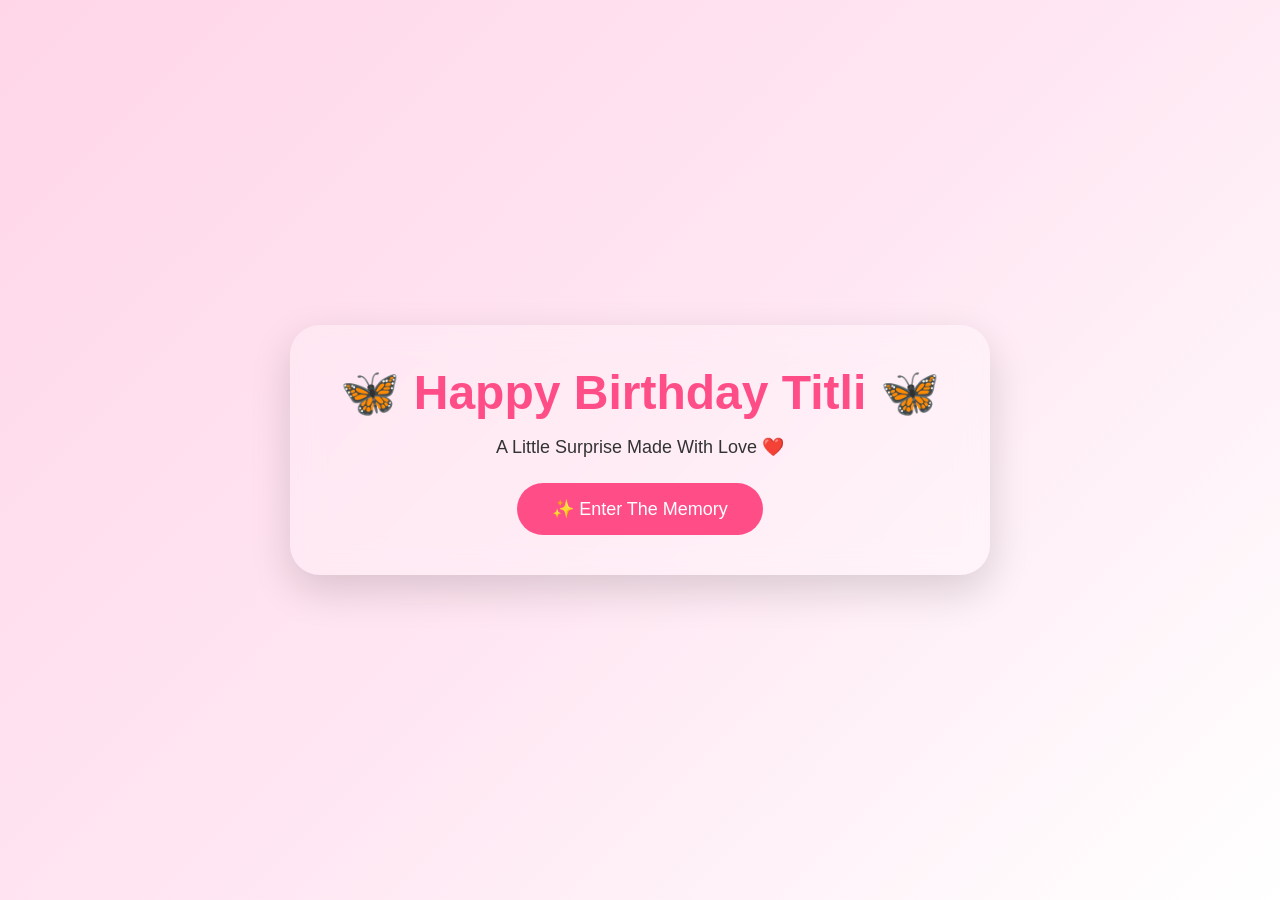
==== BIrthday/index.html @ a2b9233e "Add files via upload" ====
<!DOCTYPE html>
<html lang="en">

<head>

<meta charset="UTF-8">
<meta name="viewport" content="width=device-width, initial-scale=1.0">

<title>Happy Birthday Titli ❤️</title>

<link rel="stylesheet" href="style.css">

</head>

<body>

<!-- INTRO SCREEN -->

<div id="introScreen">

<div class="intro-card">

<h1>🦋 Happy Birthday Titli 🦋</h1>

<p>
A Little Surprise Made With Love ❤️
</p>

<button id="enterBtn">

✨ Enter The Memory

</button>

</div>

</div>

<!-- MAIN WEBSITE -->

<div id="mainSite">

<!-- MUSIC -->

<audio id="bgMusic" loop>

<source src="music.mp3" type="audio/mp3">

</audio>

<!-- HEARTS -->

<div id="heartContainer"></div>

<!-- BUTTERFLIES -->

<div id="butterflyContainer"></div>

<!-- PETALS -->

<div id="petalContainer"></div>

<!-- HERO -->

<section class="hero">

<div class="glass">

<h1>

Happy Birthday Titli 🦋

</h1>

<h3>

From Subho ❤️

</h3>

<p id="typewriter"></p>

</div>

</section>

<!-- COUNTDOWN -->

<section class="countdown-section">

<h2>

🎂 Countdown To Birthday

</h2>

<div class="countdown">

<div>

<span id="days">00</span>

<p>Days</p>

</div>

<div>

<span id="hours">00</span>

<p>Hours</p>

</div>

<div>

<span id="minutes">00</span>

<p>Minutes</p>

</div>

<div>

<span id="seconds">00</span>

<p>Seconds</p>

</div>

</div>

</section>

<!-- GALLERY -->

<section class="gallery">

<h2>

✨ Beautiful Memories ✨

</h2>

<div class="slider">

<img src="photo1.jpg" class="slide active">

<img src="photo2.jpg" class="slide">

<img src="photo3.jpg" class="slide">

<img src="photo4.jpg" class="slide">

<img src="photo5.jpg" class="slide">

</div>

</section>

<!-- LETTER -->

<section class="letter">

<h2>

💌 A Letter For You

</h2>

<p>

প্রিয় তিতলি,

<br><br>

সময় হয়তো অনেক কিছু বদলে দেয়।

কিন্তু কিছু মানুষ থাকে যাদের নাম শুনলে আজও মনটা একটু থেমে যায়।

<br><br>

আজ তোমার জন্মদিন।

<br><br>

আমার কোনো দাবি নেই।

কোনো অভিযোগ নেই।

<br><br>

শুধু একটা ইচ্ছে —

<br><br>

তুমি যেন সবসময় ভালো থাকো।

হাসিখুশি থাকো।

আর তোমার মুখের হাসিটা যেন কখনো হারিয়ে না যায়।

<br><br>

Happy Birthday Titli ❤️

<br><br>

— Subho

</p>

</section>

<!-- SURPRISE -->

<section class="surprise">

<button id="surpriseBtn">

🎁 Open Final Surprise

</button>

</section>

<!-- POPUP -->

<div class="popup" id="popup">

<div class="popup-content">

<h2>

🦋 Happy Birthday Titli ❤️

</h2>

<p>

Maybe our story changed,

but my wishes for your happiness never did.

<br><br>

Stay Happy ❤️

Stay Blessed ❤️

<br><br>

— Subho

</p>

<button id="closePopup">

Close

</button>

</div>

</div>

</div>

<script src="script.js"></script>

</body>

</html>
---- BIrthday/style.css ----
*{
margin:0;
padding:0;
box-sizing:border-box;
font-family:'Poppins',sans-serif;
}

body{
background:linear-gradient(135deg,#ffd6e8,#ffe6f2,#fff);
overflow-x:hidden;
color:#333;
}

/* INTRO */

#introScreen{
height:100vh;
display:flex;
justify-content:center;
align-items:center;
padding:20px;
}

.intro-card{
background:rgba(255,255,255,.25);
backdrop-filter:blur(15px);
padding:40px;
border-radius:30px;
text-align:center;
max-width:700px;
width:100%;
box-shadow:0 15px 40px rgba(0,0,0,.15);
}

.intro-card h1{
font-size:3rem;
color:#ff4d88;
margin-bottom:15px;
}

.intro-card p{
font-size:18px;
margin-bottom:25px;
}

#enterBtn{
padding:15px 35px;
border:none;
border-radius:50px;
background:#ff4d88;
color:white;
cursor:pointer;
font-size:18px;
transition:.3s;
}

#enterBtn:hover{
transform:scale(1.05);
}

/* MAIN */

#mainSite{
display:none;
}

/* HERO */

.hero{
min-height:100vh;
display:flex;
justify-content:center;
align-items:center;
padding:30px;
}

.glass{
background:rgba(255,255,255,.3);
backdrop-filter:blur(20px);
padding:40px;
border-radius:30px;
max-width:850px;
width:100%;
text-align:center;
box-shadow:0 10px 30px rgba(0,0,0,.12);
}

.glass h1{
font-size:3rem;
color:#ff4d88;
}

.glass h3{
margin-top:10px;
font-weight:400;
}

#typewriter{
margin-top:20px;
line-height:1.8;
font-size:18px;
}

/* COUNTDOWN */

.countdown-section{
padding:80px 20px;
text-align:center;
}

.countdown{
display:flex;
justify-content:center;
flex-wrap:wrap;
gap:20px;
margin-top:40px;
}

.countdown div{
background:white;
padding:25px;
border-radius:20px;
min-width:120px;
box-shadow:0 8px 25px rgba(0,0,0,.08);
}

.countdown span{
font-size:2rem;
font-weight:bold;
color:#ff4d88;
}

/* GALLERY */

.gallery{
padding:80px 20px;
text-align:center;
}

.gallery h2{
margin-bottom:30px;
}

.slider{
width:320px;
height:420px;
margin:auto;
position:relative;
}

.slide{
position:absolute;
width:100%;
height:100%;
object-fit:cover;
border-radius:25px;
opacity:0;
transition:1s;
box-shadow:0 10px 30px rgba(0,0,0,.15);
}

.slide.active{
opacity:1;
}

/* LETTER */

.letter{
padding:80px 20px;
text-align:center;
}

.letter h2{
margin-bottom:25px;
}

.letter p{
max-width:850px;
margin:auto;
line-height:2;
font-size:18px;
}

/* SURPRISE */

.surprise{
padding:80px;
text-align:center;
}

#surpriseBtn{
padding:15px 35px;
border:none;
border-radius:50px;
background:#ff4d88;
color:white;
cursor:pointer;
font-size:18px;
}

/* POPUP */

.popup{
position:fixed;
top:0;
left:0;
width:100%;
height:100%;
background:rgba(0,0,0,.7);
display:none;
justify-content:center;
align-items:center;
z-index:999;
}

.popup-content{
background:white;
padding:40px;
border-radius:30px;
text-align:center;
max-width:650px;
width:90%;
}

.popup-content button{
margin-top:20px;
padding:12px 25px;
border:none;
border-radius:30px;
background:#ff4d88;
color:white;
cursor:pointer;
}

/* HEARTS */

.heart{
position:fixed;
font-size:20px;
pointer-events:none;
z-index:1000;
animation:floatHeart linear forwards;
}

@keyframes floatHeart{

0%{
transform:translateY(0);
opacity:1;
}

100%{
transform:translateY(100vh);
opacity:0;
}

}

/* BUTTERFLIES */

.butterfly{
position:fixed;
font-size:24px;
pointer-events:none;
z-index:1000;
animation:flyButterfly linear forwards;
}

@keyframes flyButterfly{

0%{
transform:translateY(0) translateX(0);
opacity:1;
}

100%{
transform:translateY(-120vh) translateX(150px);
opacity:0;
}

}

/* PETALS */

.petal{
position:fixed;
font-size:20px;
pointer-events:none;
z-index:999;
animation:fallPetal linear forwards;
}

@keyframes fallPetal{

0%{
transform:translateY(-10vh) rotate(0deg);
opacity:1;
}

100%{
transform:translateY(110vh) rotate(360deg);
opacity:0;
}

}

/* MOBILE */

@media(max-width:768px){

.intro-card h1{
font-size:2rem;
}

.glass h1{
font-size:2rem;
}

.slider{
width:280px;
height:360px;
}

.countdown{
gap:10px;
}

.countdown div{
min-width:90px;
}

}
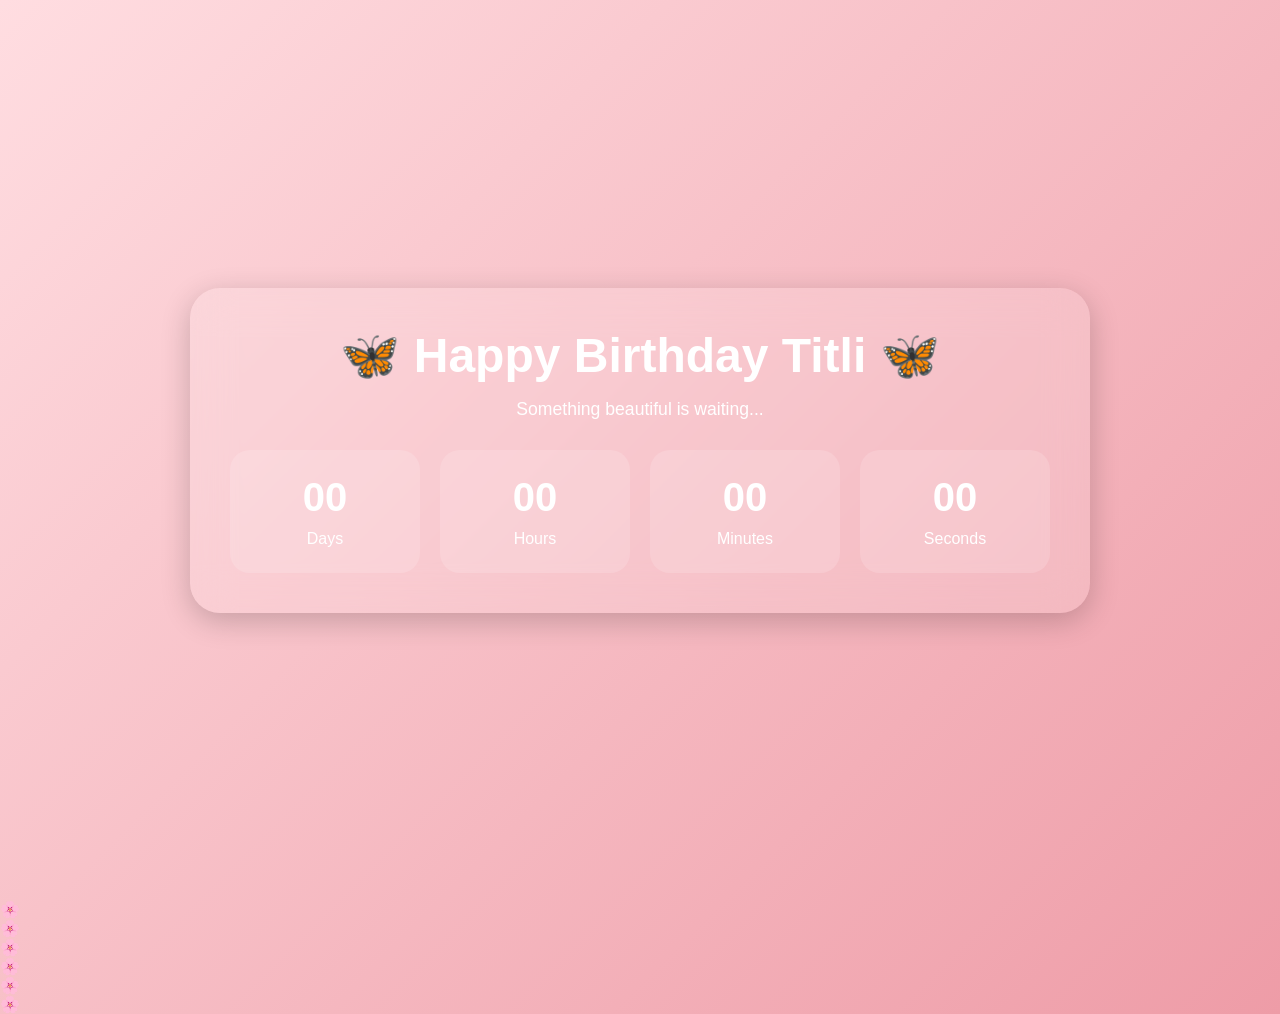
==== commit 6c5b46d8: "Update index.html" ====
--- a/BIrthday/index.html
+++ b/BIrthday/index.html
@@ -14,67 +14,114 @@
 
 <body>
 
-<!-- INTRO SCREEN -->
-
-<div id="introScreen">
-
-<div class="intro-card">
+<!-- FLOATING EFFECTS -->
+
+<div id="heart-container"></div>
+<div id="butterfly-container"></div>
+<div id="flower-container"></div>
+
+<!-- COUNTDOWN SCREEN -->
+
+<section id="countdown-screen">
+
+<div class="countdown-card">
 
 <h1>🦋 Happy Birthday Titli 🦋</h1>
 
+<p class="subtitle">
+Something beautiful is waiting...
+</p>
+
+<div class="countdown">
+
+<div class="time-box">
+<span id="days">00</span>
+<p>Days</p>
+</div>
+
+<div class="time-box">
+<span id="hours">00</span>
+<p>Hours</p>
+</div>
+
+<div class="time-box">
+<span id="minutes">00</span>
+<p>Minutes</p>
+</div>
+
+<div class="time-box">
+<span id="seconds">00</span>
+<p>Seconds</p>
+</div>
+
+</div>
+
+</div>
+
+</section>
+
+<!-- COUNTDOWN END SCREEN -->
+
+<section id="birthday-screen">
+
+<div class="birthday-card">
+
+<h1>🎂 Happy Birthday Titli 🎂</h1>
+
+<h2>
+
+A Special Surprise Awaits You ❤️
+
+</h2>
+
 <p>
-A Little Surprise Made With Love ❤️
-</p>
+
+Created by the person who loved you
+but could not have you...
+
+</p>
+
+<div id="mini-countdown">
+
+<span id="finalCount">5</span>
+
+</div>
 
 <button id="enterBtn">
 
-✨ Enter The Memory
+✨ Enter The Memory ✨
 
 </button>
 
 </div>
 
-</div>
+</section>
 
 <!-- MAIN WEBSITE -->
 
-<div id="mainSite">
-
-<!-- MUSIC -->
+<section id="mainWebsite">
 
 <audio id="bgMusic" loop>
 
-<source src="music.mp3" type="audio/mp3">
+<source src="https://raw.githubusercontent.com/Apurba-08/my-first-html-project/refs/heads/main/BIrthday/Aakhri%20Ishq%20-%20SouthMelody.mp3" type="audio/mp3">
 
 </audio>
 
-<!-- HEARTS -->
-
-<div id="heartContainer"></div>
-
-<!-- BUTTERFLIES -->
-
-<div id="butterflyContainer"></div>
-
-<!-- PETALS -->
-
-<div id="petalContainer"></div>
-
 <!-- HERO -->
 
 <section class="hero">
 
-<div class="glass">
+<div class="glass-card">
 
 <h1>
 
-Happy Birthday Titli 🦋
+Happy Birthday Titli ❤️
 
 </h1>
 
 <h3>
 
-From Subho ❤️
+From Subho
 
 </h3>
 
@@ -84,55 +131,7 @@
 
 </section>
 
-<!-- COUNTDOWN -->
-
-<section class="countdown-section">
-
-<h2>
-
-🎂 Countdown To Birthday
-
-</h2>
-
-<div class="countdown">
-
-<div>
-
-<span id="days">00</span>
-
-<p>Days</p>
-
-</div>
-
-<div>
-
-<span id="hours">00</span>
-
-<p>Hours</p>
-
-</div>
-
-<div>
-
-<span id="minutes">00</span>
-
-<p>Minutes</p>
-
-</div>
-
-<div>
-
-<span id="seconds">00</span>
-
-<p>Seconds</p>
-
-</div>
-
-</div>
-
-</section>
-
-<!-- GALLERY -->
+<!-- PHOTO GALLERY -->
 
 <section class="gallery">
 
@@ -154,6 +153,10 @@
 
 <img src="photo5.jpg" class="slide">
 
+<img src="photo6.jpg" class="slide">
+
+<img src="photo7.jpg" class="slide">
+
 </div>
 
 </section>
@@ -170,7 +173,7 @@
 
 <p>
 
-প্রিয় তিতলি,
+প্রিয় টিটলি,
 
 <br><br>
 
@@ -212,7 +215,7 @@
 
 </section>
 
-<!-- SURPRISE -->
+<!-- FINAL SURPRISE -->
 
 <section class="surprise">
 
@@ -248,10 +251,6 @@
 
 Stay Blessed ❤️
 
-<br><br>
-
-— Subho
-
 </p>
 
 <button id="closePopup">
@@ -264,10 +263,9 @@
 
 </div>
 
-</div>
+</section>
 
 <script src="script.js"></script>
 
 </body>
-
-</html>+</html>
--- a/BIrthday/style.css
+++ b/BIrthday/style.css
@@ -2,132 +2,169 @@
 margin:0;
 padding:0;
 box-sizing:border-box;
+scroll-behavior:smooth;
 font-family:'Poppins',sans-serif;
 }
 
 body{
-background:linear-gradient(135deg,#ffd6e8,#ffe6f2,#fff);
+background:linear-gradient(135deg,#ffdde1,#ee9ca7);
 overflow-x:hidden;
-color:#333;
-}
-
-/* INTRO */
-
-#introScreen{
-height:100vh;
+color:#fff;
+}
+
+/* FLOATING CONTAINERS */
+
+#heart-container,
+#butterfly-container,
+#flower-container{
+position:fixed;
+top:0;
+left:0;
+width:100%;
+height:100%;
+pointer-events:none;
+overflow:hidden;
+z-index:1;
+}
+
+/* COUNTDOWN SCREEN */
+
+#countdown-screen{
+min-height:100vh;
 display:flex;
 justify-content:center;
 align-items:center;
 padding:20px;
-}
-
-.intro-card{
-background:rgba(255,255,255,.25);
-backdrop-filter:blur(15px);
+position:relative;
+z-index:2;
+}
+
+.countdown-card{
+background:rgba(255,255,255,0.15);
+backdrop-filter:blur(20px);
 padding:40px;
 border-radius:30px;
 text-align:center;
-max-width:700px;
-width:100%;
-box-shadow:0 15px 40px rgba(0,0,0,.15);
-}
-
-.intro-card h1{
+width:min(95%,900px);
+box-shadow:0 8px 30px rgba(0,0,0,.2);
+}
+
+.countdown-card h1{
 font-size:3rem;
-color:#ff4d88;
 margin-bottom:15px;
 }
 
-.intro-card p{
-font-size:18px;
-margin-bottom:25px;
+.subtitle{
+font-size:1.1rem;
+margin-bottom:30px;
+}
+
+.countdown{
+display:grid;
+grid-template-columns:repeat(4,1fr);
+gap:20px;
+}
+
+.time-box{
+background:rgba(255,255,255,.15);
+padding:25px;
+border-radius:20px;
+}
+
+.time-box span{
+font-size:2.5rem;
+font-weight:bold;
+display:block;
+}
+
+.time-box p{
+margin-top:10px;
+}
+
+/* BIRTHDAY SCREEN */
+
+#birthday-screen{
+display:none;
+min-height:100vh;
+justify-content:center;
+align-items:center;
+padding:20px;
+text-align:center;
+}
+
+.birthday-card{
+background:rgba(255,255,255,.15);
+backdrop-filter:blur(20px);
+padding:40px;
+border-radius:30px;
+width:min(95%,800px);
+}
+
+.birthday-card h1{
+font-size:3rem;
+margin-bottom:20px;
+}
+
+.birthday-card h2{
+margin-bottom:20px;
+}
+
+#finalCount{
+font-size:5rem;
+font-weight:bold;
+display:block;
+margin:25px 0;
 }
 
 #enterBtn{
-padding:15px 35px;
+display:none;
+padding:16px 35px;
 border:none;
 border-radius:50px;
-background:#ff4d88;
-color:white;
+font-size:1.1rem;
 cursor:pointer;
-font-size:18px;
-transition:.3s;
-}
-
-#enterBtn:hover{
-transform:scale(1.05);
-}
-
-/* MAIN */
-
-#mainSite{
+background:white;
+color:#ff4f81;
+font-weight:bold;
+}
+
+/* MAIN WEBSITE */
+
+#mainWebsite{
 display:none;
-}
-
-/* HERO */
+position:relative;
+z-index:2;
+}
 
 .hero{
 min-height:100vh;
 display:flex;
 justify-content:center;
 align-items:center;
-padding:30px;
-}
-
-.glass{
-background:rgba(255,255,255,.3);
+padding:20px;
+}
+
+.glass-card{
+background:rgba(255,255,255,.15);
 backdrop-filter:blur(20px);
 padding:40px;
 border-radius:30px;
-max-width:850px;
-width:100%;
-text-align:center;
-box-shadow:0 10px 30px rgba(0,0,0,.12);
-}
-
-.glass h1{
+text-align:center;
+width:min(95%,900px);
+}
+
+.glass-card h1{
 font-size:3rem;
-color:#ff4d88;
-}
-
-.glass h3{
-margin-top:10px;
-font-weight:400;
+margin-bottom:10px;
+}
+
+.glass-card h3{
+margin-bottom:20px;
 }
 
 #typewriter{
-margin-top:20px;
+font-size:1.1rem;
 line-height:1.8;
-font-size:18px;
-}
-
-/* COUNTDOWN */
-
-.countdown-section{
-padding:80px 20px;
-text-align:center;
-}
-
-.countdown{
-display:flex;
-justify-content:center;
-flex-wrap:wrap;
-gap:20px;
-margin-top:40px;
-}
-
-.countdown div{
-background:white;
-padding:25px;
-border-radius:20px;
-min-width:120px;
-box-shadow:0 8px 25px rgba(0,0,0,.08);
-}
-
-.countdown span{
-font-size:2rem;
-font-weight:bold;
-color:#ff4d88;
 }
 
 /* GALLERY */
@@ -139,13 +176,16 @@
 
 .gallery h2{
 margin-bottom:30px;
+font-size:2rem;
 }
 
 .slider{
-width:320px;
-height:420px;
+position:relative;
+width:min(95%,900px);
+height:550px;
 margin:auto;
-position:relative;
+overflow:hidden;
+border-radius:25px;
 }
 
 .slide{
@@ -153,10 +193,8 @@
 width:100%;
 height:100%;
 object-fit:cover;
-border-radius:25px;
-opacity:0;
-transition:1s;
-box-shadow:0 10px 30px rgba(0,0,0,.15);
+opacity:0;
+transition:.8s;
 }
 
 .slide.active{
@@ -175,158 +213,174 @@
 }
 
 .letter p{
-max-width:850px;
+max-width:900px;
 margin:auto;
 line-height:2;
-font-size:18px;
+font-size:1.1rem;
 }
 
 /* SURPRISE */
 
 .surprise{
-padding:80px;
+padding:80px 20px;
 text-align:center;
 }
 
 #surpriseBtn{
-padding:15px 35px;
+padding:18px 40px;
 border:none;
 border-radius:50px;
-background:#ff4d88;
-color:white;
 cursor:pointer;
-font-size:18px;
+font-size:1rem;
+font-weight:bold;
 }
 
 /* POPUP */
 
 .popup{
+display:none;
 position:fixed;
 top:0;
 left:0;
 width:100%;
 height:100%;
 background:rgba(0,0,0,.7);
-display:none;
 justify-content:center;
 align-items:center;
-z-index:999;
+z-index:9999;
 }
 
 .popup-content{
 background:white;
-padding:40px;
-border-radius:30px;
-text-align:center;
-max-width:650px;
-width:90%;
+color:#333;
+padding:35px;
+border-radius:25px;
+text-align:center;
+width:min(90%,500px);
+}
+
+.popup-content h2{
+margin-bottom:15px;
+color:#ff4f81;
 }
 
 .popup-content button{
 margin-top:20px;
 padding:12px 25px;
 border:none;
+cursor:pointer;
 border-radius:30px;
-background:#ff4d88;
-color:white;
-cursor:pointer;
-}
-
-/* HEARTS */
+}
+
+/* HEART */
 
 .heart{
 position:fixed;
-font-size:20px;
-pointer-events:none;
-z-index:1000;
-animation:floatHeart linear forwards;
-}
-
-@keyframes floatHeart{
-
+font-size:22px;
+animation:heartFloat linear forwards;
+}
+
+@keyframes heartFloat{
 0%{
-transform:translateY(0);
+transform:translateY(100vh);
+opacity:0;
+}
+20%{
 opacity:1;
 }
-
 100%{
-transform:translateY(100vh);
-opacity:0;
-}
-
-}
-
-/* BUTTERFLIES */
+transform:translateY(-150px);
+opacity:0;
+}
+}
+
+/* FLOWER */
+
+.flower{
+position:fixed;
+font-size:22px;
+animation:flowerFloat linear forwards;
+}
+
+@keyframes flowerFloat{
+0%{
+transform:translateY(100vh) rotate(0deg);
+opacity:0;
+}
+20%{
+opacity:1;
+}
+100%{
+transform:translateY(-150px) rotate(360deg);
+opacity:0;
+}
+}
+
+/* BUTTERFLY */
 
 .butterfly{
 position:fixed;
 font-size:24px;
-pointer-events:none;
-z-index:1000;
-animation:flyButterfly linear forwards;
-}
-
-@keyframes flyButterfly{
-
+animation:butterflyFloat linear forwards;
+}
+
+@keyframes butterflyFloat{
 0%{
-transform:translateY(0) translateX(0);
+transform:translateY(100vh) translateX(0);
+opacity:0;
+}
+20%{
 opacity:1;
 }
-
 100%{
-transform:translateY(-120vh) translateX(150px);
-opacity:0;
-}
-
-}
-
-/* PETALS */
-
-.petal{
-position:fixed;
-font-size:20px;
-pointer-events:none;
-z-index:999;
-animation:fallPetal linear forwards;
-}
-
-@keyframes fallPetal{
-
-0%{
-transform:translateY(-10vh) rotate(0deg);
-opacity:1;
-}
-
-100%{
-transform:translateY(110vh) rotate(360deg);
-opacity:0;
-}
-
-}
-
-/* MOBILE */
+transform:translateY(-150px) translateX(100px);
+opacity:0;
+}
+}
+
+/* RESPONSIVE */
 
 @media(max-width:768px){
 
-.intro-card h1{
+.countdown{
+grid-template-columns:repeat(2,1fr);
+}
+
+.countdown-card h1,
+.birthday-card h1,
+.glass-card h1{
 font-size:2rem;
 }
 
-.glass h1{
-font-size:2rem;
-}
-
 .slider{
-width:280px;
-height:360px;
-}
-
-.countdown{
-gap:10px;
-}
-
-.countdown div{
-min-width:90px;
-}
-
-}+height:350px;
+}
+
+.time-box span{
+font-size:1.8rem;
+}
+
+#finalCount{
+font-size:4rem;
+}
+
+.letter p{
+font-size:15px;
+line-height:1.8;
+}
+
+}
+
+@media(max-width:480px){
+
+.countdown-card,
+.birthday-card,
+.glass-card{
+padding:25px;
+}
+
+.slider{
+height:280px;
+}
+
+}
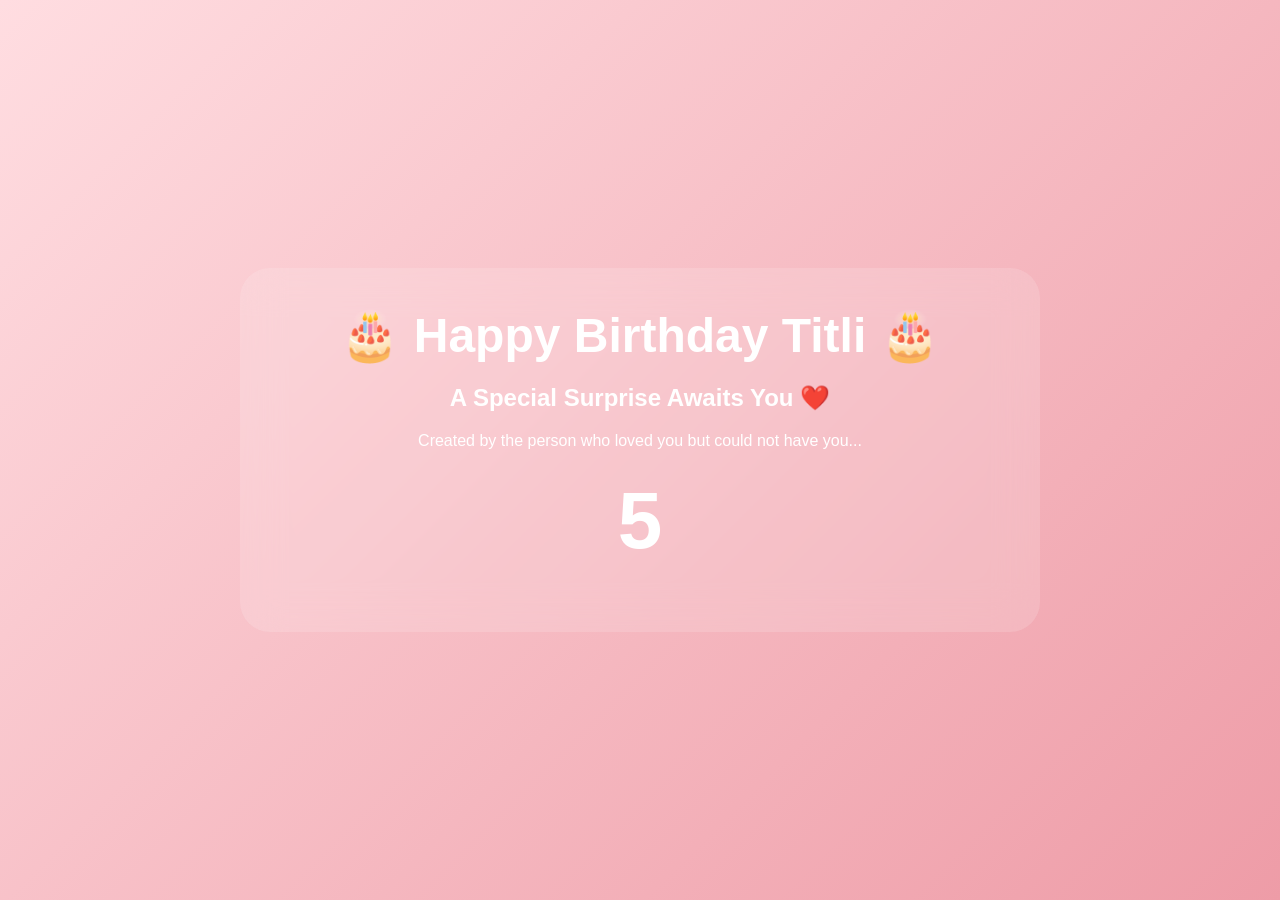
==== commit 042dd9cf: "Update index.html" ====
--- a/BIrthday/index.html
+++ b/BIrthday/index.html
@@ -9,6 +9,12 @@
 <title>Happy Birthday Titli ❤️</title>
 
 <link rel="stylesheet" href="style.css">
+
+<link rel="preconnect" href="https://fonts.googleapis.com">
+<link rel="preconnect" href="https://fonts.gstatic.com" crossorigin>
+<link href="https://fonts.googleapis.com/css2?family=Imperial+Script&display=swap" rel="stylesheet">
+<link href="https://fonts.googleapis.com/css2?family=Butterfly+Kids&display=swap" rel="stylesheet">
+<link href="https://fonts.googleapis.com/css2?family=Atma:wght@300;400;500;600;700&display=swap" rel="stylesheet">
 
 </head>
 
@@ -26,7 +32,7 @@
 
 <div class="countdown-card">
 
-<h1>🦋 Happy Birthday Titli 🦋</h1>
+<h1>🦋 Hey Titli 🦋</h1>
 
 <p class="subtitle">
 Something beautiful is waiting...
@@ -143,19 +149,19 @@
 
 <div class="slider">
 
-<img src="photo1.jpg" class="slide active">
-
-<img src="photo2.jpg" class="slide">
-
-<img src="photo3.jpg" class="slide">
-
-<img src="photo4.jpg" class="slide">
-
-<img src="photo5.jpg" class="slide">
-
-<img src="photo6.jpg" class="slide">
-
-<img src="photo7.jpg" class="slide">
+<img src="https://raw.githubusercontent.com/Apurba-08/my-first-html-project/refs/heads/main/BIrthday/Photo1.jpeg" class="slide active">
+
+<img src="https://raw.githubusercontent.com/Apurba-08/my-first-html-project/refs/heads/main/BIrthday/Photo2.jpeg" class="slide">
+
+<img src="https://raw.githubusercontent.com/Apurba-08/my-first-html-project/refs/heads/main/BIrthday/Photo3.jpeg" class="slide">
+
+<img src="https://raw.githubusercontent.com/Apurba-08/my-first-html-project/refs/heads/main/BIrthday/Photo4.jpeg" class="slide">
+
+<img src="https://raw.githubusercontent.com/Apurba-08/my-first-html-project/refs/heads/main/BIrthday/Photo5.jpeg" class="slide">
+
+<img src="https://raw.githubusercontent.com/Apurba-08/my-first-html-project/refs/heads/main/BIrthday/Photo6.jpeg" class="slide">
+
+<img src="https://raw.githubusercontent.com/Apurba-08/my-first-html-project/refs/heads/main/BIrthday/Photo7.jpeg" class="slide">
 
 </div>
 
@@ -173,7 +179,7 @@
 
 <p>
 
-প্রিয় টিটলি,
+প্রিয় তিতলি,
 
 <br><br>
 
@@ -183,7 +189,7 @@
 
 <br><br>
 
-আজ তোমার জন্মদিন।
+আজ তোর জন্মদিন।
 
 <br><br>
 
@@ -197,11 +203,11 @@
 
 <br><br>
 
-তুমি যেন সবসময় ভালো থাকো।
-
-হাসিখুশি থাকো।
-
-আর তোমার মুখের হাসিটা যেন কখনো হারিয়ে না যায়।
+তুই যেন সবসময় ভালো থাকিস।
+
+হাসিখুশি থাকিসো।
+
+আর তোর মুখের হাসিটা যেন কখনো হারিয়ে না যায়।
 
 <br><br>
 
@@ -244,6 +250,10 @@
 Maybe our story changed,
 
 but my wishes for your happiness never did.
+
+But right now, I have no better birthday gift for you than accepting our breakup.
+
+Yeah, for so long I refused to accept our breakup, but starting today, you are free from me. Take care—happy birthday and happy breakup.
 
 <br><br>
 
--- a/BIrthday/style.css
+++ b/BIrthday/style.css
@@ -27,6 +27,18 @@
 z-index:1;
 }
 
+.countdown-card,
+.birthday-card,
+.glass-card,
+.gallery,
+.letter,
+.surprise{
+
+position:relative;
+z-index:10;
+
+}
+
 /* COUNTDOWN SCREEN */
 
 #countdown-screen{
@@ -186,15 +198,41 @@
 margin:auto;
 overflow:hidden;
 border-radius:25px;
-}
-
-.slide{
+display:flex;
+justify-content:center;
+align-items:center;
+background:rgba(255,255,255,.15);
+backdrop-filter:blur(10px);
+}
+
+/* .slide{
 position:absolute;
 width:100%;
 height:100%;
-object-fit:cover;
+object-fit:contain;
 opacity:0;
 transition:.8s;
+} */
+
+.slide{
+position:absolute;
+
+top:50%;
+left:50%;
+
+transform:translate(-50%,-50%);
+
+max-width:100%;
+max-height:100%;
+
+width:auto;
+height:auto;
+
+object-fit:contain;
+object-position:center center;
+
+opacity:0;
+transition:opacity .8s ease;
 }
 
 .slide.active{
@@ -353,7 +391,8 @@
 }
 
 .slider{
-height:350px;
+width:95%;
+height:450px;
 }
 
 .time-box span{
@@ -380,7 +419,7 @@
 }
 
 .slider{
-height:280px;
-}
-
-}
+height:400px;
+}
+
+}
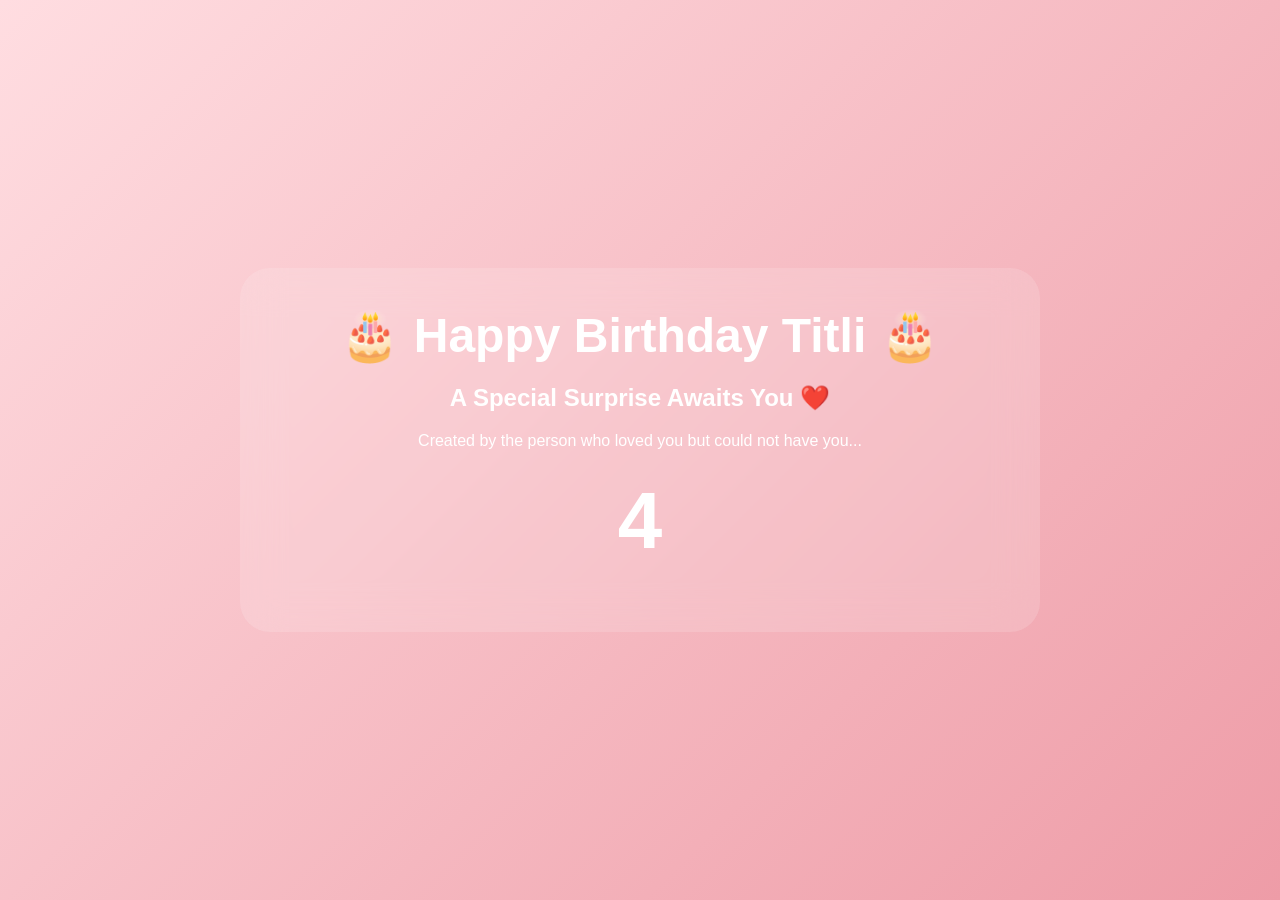
==== commit b526311d: "Update index.html" ====
--- a/BIrthday/index.html
+++ b/BIrthday/index.html
@@ -6,7 +6,17 @@
 <meta charset="UTF-8">
 <meta name="viewport" content="width=device-width, initial-scale=1.0">
 
-<title>Happy Birthday Titli ❤️</title>
+<title>Hey Titli A Special Surprise Awaits You ❤️</title>
+
+<meta property="og:title" content="Hey Titli A Special Surprise Awaits You ❤️">
+
+<meta property="og:description" content="">
+
+<meta property="og:image" content="">
+
+<meta property="og:type" content="website">
+
+<meta name="twitter:card" content="summary">
 
 <link rel="stylesheet" href="style.css">
 
@@ -32,10 +42,10 @@
 
 <div class="countdown-card">
 
-<h1>🦋 Hey Titli 🦋</h1>
+<h1>🦋 Hey  Titli 🦋</h1>
 
 <p class="subtitle">
-Something beautiful is waiting...
+Something  beautiful  is  waiting...
 </p>
 
 <div class="countdown">
@@ -72,18 +82,18 @@
 
 <div class="birthday-card">
 
-<h1>🎂 Happy Birthday Titli 🎂</h1>
-
-<h2>
-
-A Special Surprise Awaits You ❤️
+<h1>🎂 Happy  Birthday  Titli 🎂</h1>
+
+<h2>
+
+A  Special  Surprise  Awaits You ❤️
 
 </h2>
 
 <p>
 
-Created by the person who loved you
-but could not have you...
+Created  by  the  person  who  loved  you 
+but  could  not  have  you...
 
 </p>
 
@@ -95,7 +105,7 @@
 
 <button id="enterBtn">
 
-✨ Enter The Memory ✨
+✨ Enter  The  Memory ✨
 
 </button>
 
@@ -121,145 +131,146 @@
 
 <h1>
 
+Happy  Birthday  Titli ❤️
+
+</h1>
+
+<h3>
+
+From  Subho
+
+</h3>
+
+<p id="typewriter"></p>
+
+</div>
+
+</section>
+
+<!-- PHOTO GALLERY -->
+
+<section class="gallery">
+
+<h2>
+
+✨ Beautiful  Memories ✨
+
+</h2>
+
+<div class="slider">
+
+<img src="https://raw.githubusercontent.com/Apurba-08/my-first-html-project/refs/heads/main/BIrthday/Photo1.jpeg" class="slide active">
+
+<img src="https://raw.githubusercontent.com/Apurba-08/my-first-html-project/refs/heads/main/BIrthday/Photo2.jpeg" class="slide">
+
+<img src="https://raw.githubusercontent.com/Apurba-08/my-first-html-project/refs/heads/main/BIrthday/Photo3.jpeg" class="slide">
+
+<img src="https://raw.githubusercontent.com/Apurba-08/my-first-html-project/refs/heads/main/BIrthday/Photo4.jpeg" class="slide">
+
+<img src="https://raw.githubusercontent.com/Apurba-08/my-first-html-project/refs/heads/main/BIrthday/Photo5.jpeg" class="slide">
+
+<img src="https://raw.githubusercontent.com/Apurba-08/my-first-html-project/refs/heads/main/BIrthday/Photo6.jpeg" class="slide">
+
+<img src="https://raw.githubusercontent.com/Apurba-08/my-first-html-project/refs/heads/main/BIrthday/Photo7.jpeg" class="slide">
+
+</div>
+
+</section>
+
+<!-- LETTER -->
+
+<section class="letter">
+
+<h2>
+
+💌 A  Letter  For  You
+
+</h2>
+
+<p>
+
+প্রিয় তিতলি,
+
+<br><br>
+
+সময় হয়তো অনেক কিছু বদলে দেয়।
+
+কিন্তু কিছু মানুষ থাকে যাদের নাম শুনলে আজও মনটা একটু থেমে যায়।
+
+<br><br>
+
+আজ তোর জন্মদিন।
+
+<br><br>
+
+আমার কোনো দাবি নেই।
+
+কোনো অভিযোগ নেই।
+
+<br><br>
+
+শুধু একটা ইচ্ছে —
+
+<br><br>
+
+তুই যেন সবসময় ভালো থাকিস।
+
+হাসিখুশি থাকিসো।
+
+আর তোর মুখের হাসিটা যেন কখনো হারিয়ে না যায়।
+
+<br><br>
+
 Happy Birthday Titli ❤️
 
-</h1>
-
-<h3>
-
-From Subho
-
-</h3>
-
-<p id="typewriter"></p>
-
-</div>
-
-</section>
-
-<!-- PHOTO GALLERY -->
-
-<section class="gallery">
-
-<h2>
-
-✨ Beautiful Memories ✨
-
-</h2>
-
-<div class="slider">
-
-<img src="https://raw.githubusercontent.com/Apurba-08/my-first-html-project/refs/heads/main/BIrthday/Photo1.jpeg" class="slide active">
-
-<img src="https://raw.githubusercontent.com/Apurba-08/my-first-html-project/refs/heads/main/BIrthday/Photo2.jpeg" class="slide">
-
-<img src="https://raw.githubusercontent.com/Apurba-08/my-first-html-project/refs/heads/main/BIrthday/Photo3.jpeg" class="slide">
-
-<img src="https://raw.githubusercontent.com/Apurba-08/my-first-html-project/refs/heads/main/BIrthday/Photo4.jpeg" class="slide">
-
-<img src="https://raw.githubusercontent.com/Apurba-08/my-first-html-project/refs/heads/main/BIrthday/Photo5.jpeg" class="slide">
-
-<img src="https://raw.githubusercontent.com/Apurba-08/my-first-html-project/refs/heads/main/BIrthday/Photo6.jpeg" class="slide">
-
-<img src="https://raw.githubusercontent.com/Apurba-08/my-first-html-project/refs/heads/main/BIrthday/Photo7.jpeg" class="slide">
-
-</div>
-
-</section>
-
-<!-- LETTER -->
-
-<section class="letter">
-
-<h2>
-
-💌 A Letter For You
+<br><br>
+
+— Subho
+
+</p>
+
+</section>
+
+<!-- FINAL SURPRISE -->
+
+<section class="surprise">
+
+<button id="surpriseBtn">
+
+🎁 Open  Final  Surprise
+
+</button>
+
+</section>
+
+<!-- POPUP -->
+
+<div class="popup" id="popup">
+
+<div class="popup-content">
+
+<h2>
+
+🦋 Happy  Birthday  Titli ❤️
 
 </h2>
 
 <p>
-
-প্রিয় তিতলি,
-
-<br><br>
-
-সময় হয়তো অনেক কিছু বদলে দেয়।
-
-কিন্তু কিছু মানুষ থাকে যাদের নাম শুনলে আজও মনটা একটু থেমে যায়।
-
-<br><br>
-
-আজ তোর জন্মদিন।
-
-<br><br>
-
-আমার কোনো দাবি নেই।
-
-কোনো অভিযোগ নেই।
-
-<br><br>
-
-শুধু একটা ইচ্ছে —
-
-<br><br>
-
-তুই যেন সবসময় ভালো থাকিস।
-
-হাসিখুশি থাকিসো।
-
-আর তোর মুখের হাসিটা যেন কখনো হারিয়ে না যায়।
-
-<br><br>
-
-Happy Birthday Titli ❤️
-
-<br><br>
-
-— Subho
-
-</p>
-
-</section>
-
-<!-- FINAL SURPRISE -->
-
-<section class="surprise">
-
-<button id="surpriseBtn">
-
-🎁 Open Final Surprise
-
-</button>
-
-</section>
-
-<!-- POPUP -->
-
-<div class="popup" id="popup">
-
-<div class="popup-content">
-
-<h2>
-
-🦋 Happy Birthday Titli ❤️
-
-</h2>
-
-<p>
-
+
+<strong>
 Maybe our story changed,
-
 but my wishes for your happiness never did.
-
+<br><br>
 But right now, I have no better birthday gift for you than accepting our breakup.
-
-Yeah, for so long I refused to accept our breakup, but starting today, you are free from me. Take care—happy birthday and happy breakup.
+<br><br>
+Yeah, for so long I refused to accept our breakup, but starting today, you are free from me. Take care—Happy Birthday and Happy Breakup.
 
 <br><br>
 
 Stay Happy ❤️
 
 Stay Blessed ❤️
+</strong>
 
 </p>
 
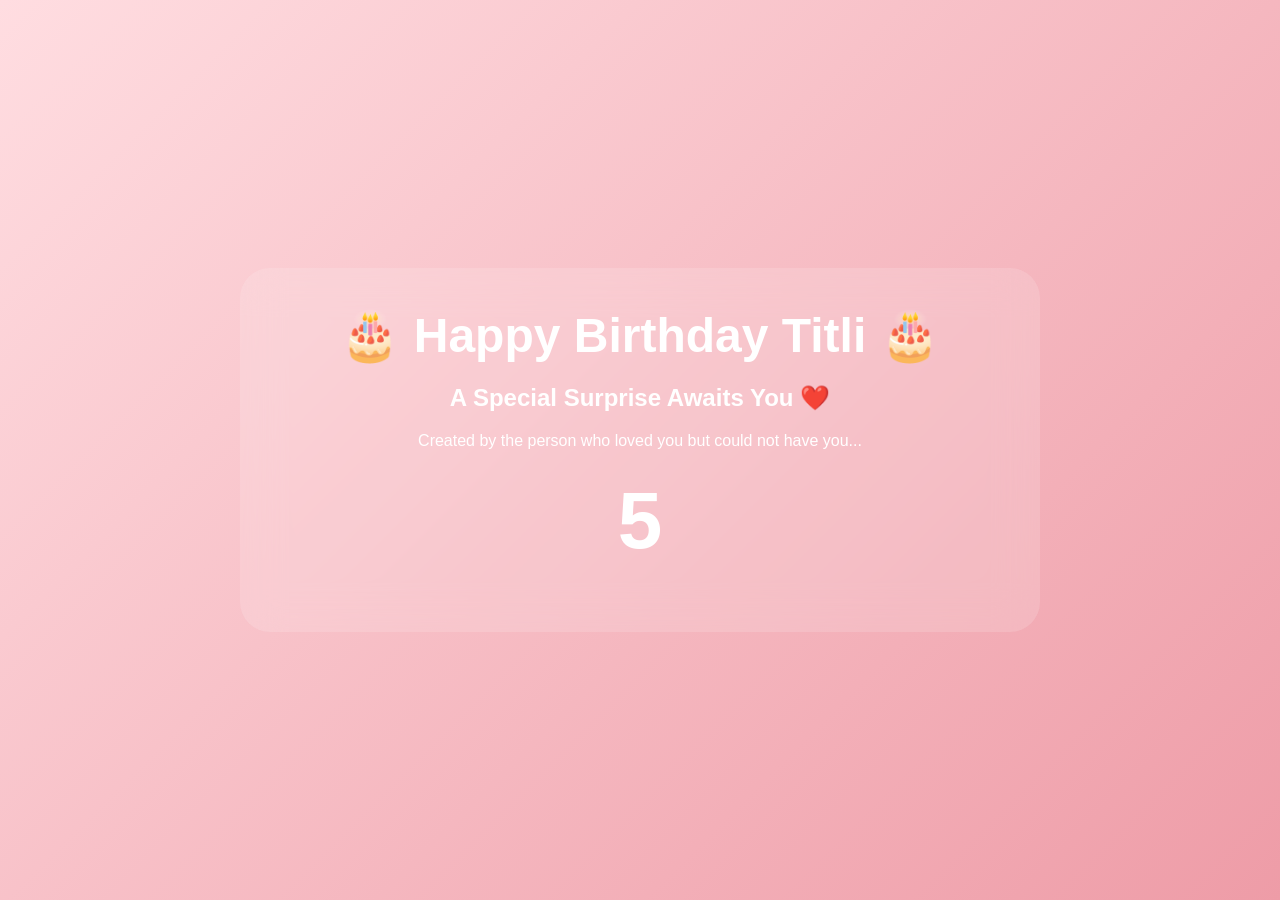
==== commit fa5a090a: "Update index.html" ====
--- a/BIrthday/index.html
+++ b/BIrthday/index.html
@@ -7,16 +7,16 @@
 <meta name="viewport" content="width=device-width, initial-scale=1.0">
 
 <title>Hey Titli A Special Surprise Awaits You ❤️</title>
-
-<meta property="og:title" content="Hey Titli A Special Surprise Awaits You ❤️">
-
-<meta property="og:description" content="">
-
-<meta property="og:image" content="">
-
-<meta property="og:type" content="website">
-
-<meta name="twitter:card" content="summary">
+
+<meta name="description" content="">
+
+<meta property="og:title" content="Hey Titli A Special Surprise Awaits You ❤️">
+
+<meta property="og:description" content="">
+
+<meta property="og:type" content="website">
+
+<meta name="twitter:card" content="summary">
 
 <link rel="stylesheet" href="style.css">
 
@@ -256,7 +256,7 @@
 </h2>
 
 <p>
-
+
 <strong>
 Maybe our story changed,
 but my wishes for your happiness never did.
@@ -270,7 +270,7 @@
 Stay Happy ❤️
 
 Stay Blessed ❤️
-</strong>
+</strong>
 
 </p>
 
